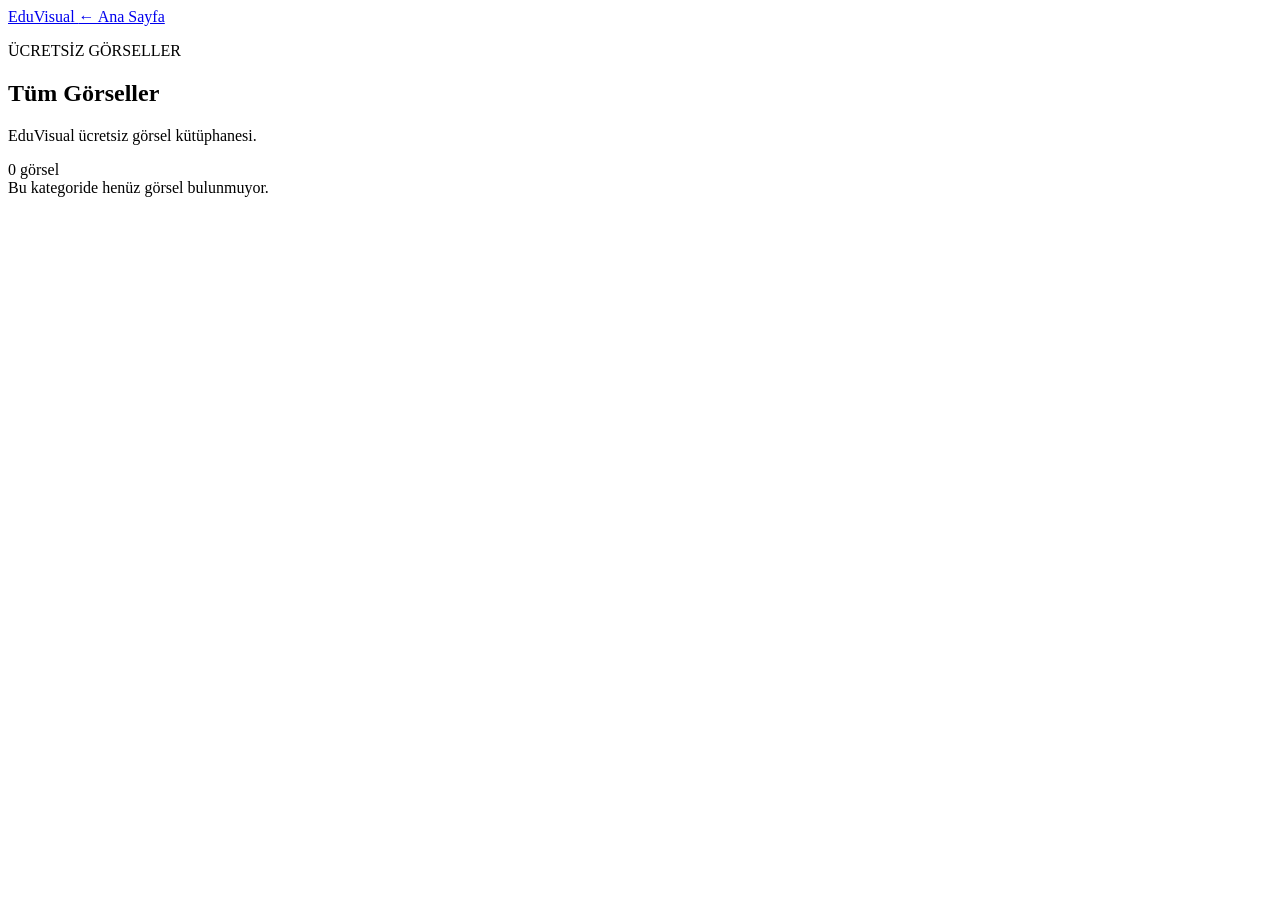
==== kategori.html @ 4c6c03b1 "Create kategori.html" ====
<!DOCTYPE html>
<html lang="tr">
<head>
  <meta charset="UTF-8">
  <meta name="viewport" content="width=device-width, initial-scale=1.0">

  <title>EduVisual - Kategori</title>

  <link rel="stylesheet" href="styles.css">
</head>

<body>

  <header class="site-header">
    <div class="container">

      <a href="index.html" class="logo">
        EduVisual
      </a>

      <a href="index.html" class="back-link">
        ← Ana Sayfa
      </a>

    </div>
  </header>

  <main class="container">

    <section class="category-header">

      <p class="eyebrow">
        ÜCRETSİZ GÖRSELLER
      </p>

      <h1 id="categoryTitle">
        Kategori
      </h1>

      <p id="categoryDescription">
        Görseller yükleniyor...
      </p>

      <div class="category-count" id="count">
        0 görsel
      </div>

    </section>

    <section>

      <div
        id="grid"
        class="grid"
      ></div>

      <div
        id="empty"
        style="display:none;"
      >
        Bu kategoride henüz görsel bulunmuyor.
      </div>

    </section>

  </main>

  <script>

    const params = new URLSearchParams(
      window.location.search
    );

    const category =
      params.get("cat") || "";

    const title =
      document.querySelector("#categoryTitle");

    const description =
      document.querySelector("#categoryDescription");

    const grid =
      document.querySelector("#grid");

    const count =
      document.querySelector("#count");

    const empty =
      document.querySelector("#empty");


    title.textContent =
      category || "Tüm Görseller";


    description.textContent =
      category
        ? category + " kategorisindeki ücretsiz eğitim görselleri."
        : "EduVisual ücretsiz görsel kütüphanesi.";


    function createCard(item) {

      return `
        <article
          class="card"
          data-id="${item.id}"
        >

          <div class="thumb">

            <img
              src="assets/previews/${item.file}"
              alt="${item.title || ""}"
              loading="lazy"
            >

          </div>

          <div class="info">

            <span class="pill">
              ${item.category || ""}
            </span>

            <h3>
              ${item.title || ""}
            </h3>

            <p>
              ${item.grade || ""} • ${item.type || ""}
            </p>

          </div>

        </article>
      `;

    }


    fetch("data.json")

      .then(response => {

        if (!response.ok) {
          throw new Error(
            "data.json yüklenemedi."
          );
        }

        return response.json();

      })

      .then(items => {

        const filtered =
          items.filter(item =>
            String(item.category || "")
              .toLocaleLowerCase("tr-TR")
            ===
            category
              .toLocaleLowerCase("tr-TR")
          );


        grid.innerHTML =
          filtered.map(createCard).join("");


        count.textContent =
          filtered.length + " görsel";


        if (filtered.length === 0) {
          empty.style.display = "block";
        }


        grid.addEventListener(
          "click",
          event => {

            const card =
              event.target.closest(".card");

            if (!card) return;

            const id =
              card.dataset.id;

            window.location.href =
              "gorsel-" + id + ".html";

          }
        );

      })

      .catch(error => {

        console.error(error);

        grid.innerHTML =
          "<p>Görseller yüklenemedi.</p>";

      });

  </script>

</body>
</html>
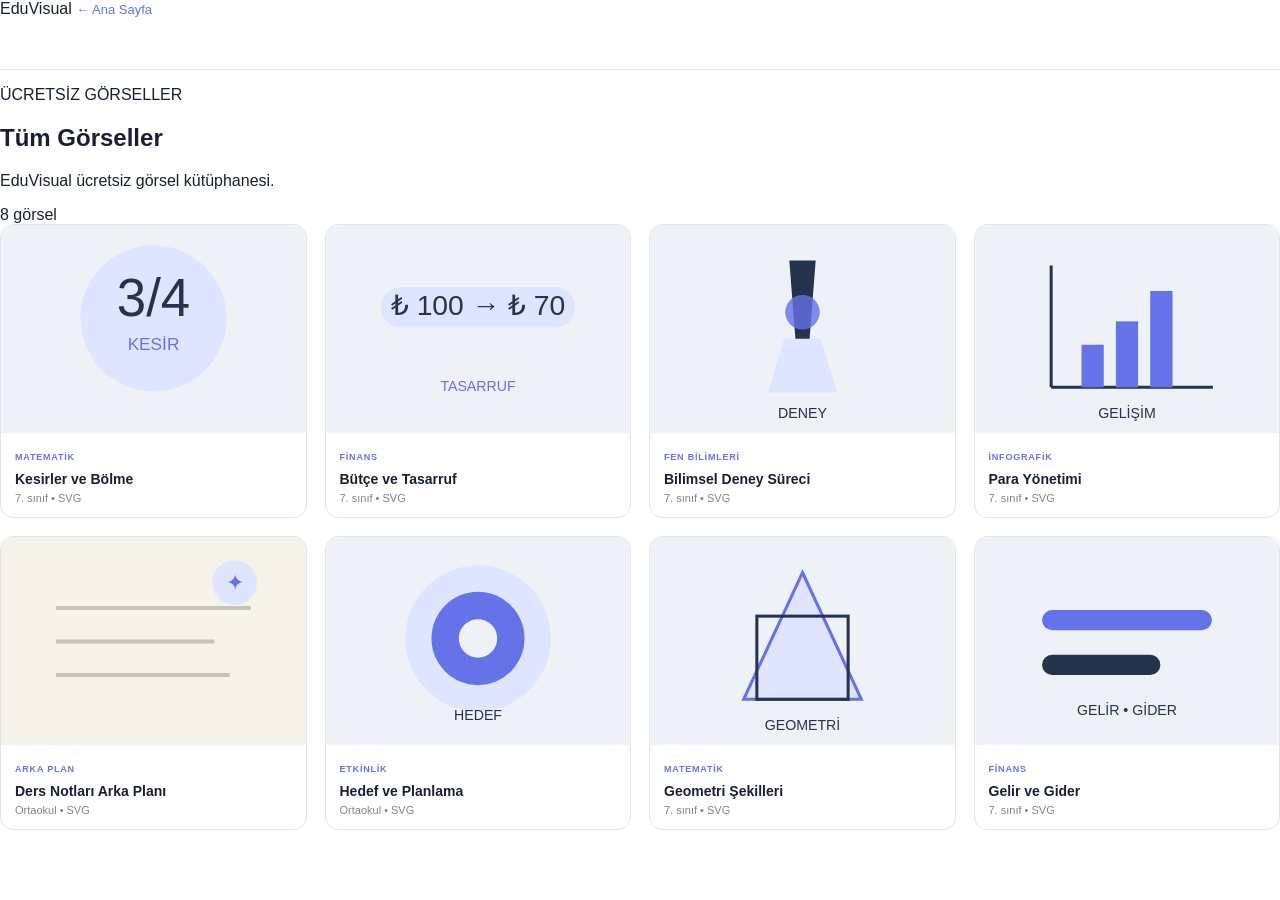
==== commit 90556c51: "Update kategori.html" ====
--- a/kategori.html
+++ b/kategori.html
@@ -6,7 +6,7 @@
 
   <title>EduVisual - Kategori</title>
 
-  <link rel="stylesheet" href="styles.css">
+  <link rel="stylesheet" href="style.css">
 </head>
 
 <body>
@@ -157,13 +157,15 @@
       .then(items => {
 
         const filtered =
-          items.filter(item =>
-            String(item.category || "")
-              .toLocaleLowerCase("tr-TR")
-            ===
-            category
-              .toLocaleLowerCase("tr-TR")
-          );
+          category
+            ? items.filter(item =>
+                String(item.category || "")
+                  .toLocaleLowerCase("tr-TR")
+                ===
+                category
+                  .toLocaleLowerCase("tr-TR")
+              )
+            : items;
 
 
         grid.innerHTML =
--- a/style.css
+++ b/style.css
@@ -0,0 +1,572 @@
+* {
+  box-sizing: border-box;
+}
+
+body {
+  margin: 0;
+  font-family: Arial, Helvetica, sans-serif;
+  color: #172033;
+  background: #fff;
+}
+
+a {
+  text-decoration: none;
+  color: inherit;
+}
+
+.wrap {
+  width: min(1160px, calc(100% - 40px));
+  margin: auto;
+}
+
+/* =========================================================
+   HEADER
+   ========================================================= */
+
+header {
+  height: 70px;
+  border-bottom: 1px solid #e7eaf0;
+  background: #fff;
+  position: sticky;
+  top: 0;
+  z-index: 5;
+}
+
+.nav {
+  height: 100%;
+  display: flex;
+  align-items: center;
+  gap: 34px;
+}
+
+.brand {
+  font-size: 20px;
+  font-weight: 800;
+}
+
+.brand b {
+  display: inline-grid;
+  place-items: center;
+  background: #172033;
+  color: #fff;
+  border-radius: 9px;
+  width: 35px;
+  height: 35px;
+  margin-right: 8px;
+  font-size: 11px;
+}
+
+.nav nav {
+  display: flex;
+  gap: 25px;
+  color: #687385;
+  font-size: 14px;
+}
+
+.mini {
+  margin-left: auto;
+  color: #7a8494;
+  font-size: 10px;
+  letter-spacing: 1.3px;
+  font-weight: bold;
+}
+
+/* =========================================================
+   HERO
+   ========================================================= */
+
+.hero {
+  padding: 86px 0 72px;
+  background: linear-gradient(135deg, #f5f7fb, #eef1f8);
+  text-align: center;
+}
+
+.hero small,
+.section small,
+.fas small {
+  font-size: 10px;
+  letter-spacing: 1.8px;
+  font-weight: 800;
+  color: #687385;
+}
+
+.hero h1 {
+  font-size: 54px;
+  line-height: 1.03;
+  letter-spacing: -2.5px;
+  margin: 16px 0;
+}
+
+.hero em,
+.fas em {
+  color: #6572e8;
+  font-style: normal;
+}
+
+.hero p {
+  font-size: 18px;
+  color: #687385;
+  margin: 0 auto 28px;
+  max-width: 650px;
+}
+
+/* =========================================================
+   SEARCH
+   ========================================================= */
+
+.search {
+  height: 60px;
+  max-width: 820px;
+  margin: auto;
+  background: #fff;
+  border: 1px solid #dce2eb;
+  border-radius: 14px;
+  display: flex;
+  align-items: center;
+  padding: 6px;
+  box-shadow: 0 10px 30px #17203312;
+}
+
+.search span {
+  font-size: 27px;
+  color: #8b95a6;
+  padding: 0 14px;
+}
+
+.search input {
+  border: 0;
+  outline: 0;
+  flex: 1;
+  font-size: 15px;
+}
+
+.search button,
+.fas button {
+  border: 0;
+  background: #172033;
+  color: #fff;
+  border-radius: 10px;
+  height: 48px;
+  padding: 0 25px;
+  font-weight: bold;
+  cursor: pointer;
+}
+
+/* =========================================================
+   CHIPS
+   ========================================================= */
+
+#chips {
+  display: flex;
+  gap: 8px;
+  justify-content: center;
+  margin-top: 14px;
+  flex-wrap: wrap;
+}
+
+#chips button {
+  background: #fff;
+  border: 1px solid #d8dee8;
+  border-radius: 30px;
+  padding: 8px 13px;
+  color: #606b7c;
+  cursor: pointer;
+}
+
+/* =========================================================
+   SECTIONS
+   ========================================================= */
+
+.section {
+  padding: 65px 0;
+}
+
+.gray {
+  background: #f8f9fb;
+}
+
+.heading {
+  display: flex;
+  justify-content: space-between;
+  align-items: end;
+  margin-bottom: 25px;
+}
+
+.heading h2 {
+  margin: 7px 0 0;
+  font-size: 29px;
+  letter-spacing: -.7px;
+}
+
+.heading span {
+  font-size: 12px;
+  color: #7b8494;
+}
+
+/* =========================================================
+   CATEGORIES
+   ========================================================= */
+
+.cats {
+  display: grid;
+  grid-template-columns: repeat(3, 1fr);
+  gap: 14px;
+}
+
+.cat {
+  border: 1px solid #e3e7ee;
+  background: #fff;
+  border-radius: 14px;
+  padding: 20px;
+  text-align: left;
+  cursor: pointer;
+  transition:
+    border-color .18s ease,
+    box-shadow .18s ease,
+    transform .18s ease;
+}
+
+.cat:hover {
+  transform: translateY(-2px);
+}
+
+.cat b {
+  display: grid;
+  place-items: center;
+  width: 42px;
+  height: 42px;
+  border-radius: 10px;
+  background: #eff1ff;
+  color: #6572e8;
+  margin-bottom: 15px;
+}
+
+.cat strong {
+  display: block;
+  font-size: 16px;
+  margin-bottom: 5px;
+}
+
+.cat span {
+  font-size: 12px;
+  color: #7b8494;
+}
+
+.cat.active {
+  border-color: #6572e8;
+  box-shadow: 0 0 0 2px #6572e822;
+  background: #fafaff;
+}
+
+/* =========================================================
+   VISUAL GRID
+   ========================================================= */
+
+.grid {
+  display: grid;
+  grid-template-columns: repeat(4, 1fr);
+  gap: 18px;
+}
+
+/* Kartın kendisi */
+.card {
+  background: #fff;
+  border: 1px solid #e1e5ec;
+  border-radius: 13px;
+  overflow: hidden;
+  cursor: pointer;
+  transition:
+    transform .18s ease,
+    box-shadow .18s ease;
+}
+
+.card:hover {
+  transform: translateY(-3px);
+  box-shadow: 0 8px 24px #17203318;
+}
+
+/*
+   ÖNEMLİ:
+   Ana sayfadaki küçük önizlemeler burada kontrol ediliyor.
+   Görsel kendi oranını koruyor.
+*/
+
+.thumb {
+  width: 100%;
+  height: auto;
+  min-height: 150px;
+  max-height: 360px;
+  background: #f4f6f9;
+  display: flex;
+  align-items: center;
+  justify-content: center;
+  overflow: hidden;
+}
+
+.thumb img,
+.thumb svg {
+  display: block;
+  width: 100%;
+  height: auto;
+  max-width: 100%;
+  max-height: 360px;
+  object-fit: contain;
+}
+
+/* =========================================================
+   CARD INFO
+   ========================================================= */
+
+.info {
+  padding: 13px 14px;
+}
+
+.pill {
+  font-size: 9px;
+  letter-spacing: .8px;
+  color: #6572e8;
+  font-weight: bold;
+  text-transform: uppercase;
+}
+
+.info h3 {
+  font-size: 14px;
+  margin: 7px 0 5px;
+}
+
+.info p {
+  font-size: 11px;
+  color: #7b8494;
+  margin: 0;
+}
+
+/* =========================================================
+   EMPTY
+   ========================================================= */
+
+.empty {
+  display: none;
+  text-align: center;
+  padding: 60px;
+  color: #7b8494;
+}
+
+/* =========================================================
+   FAS
+   ========================================================= */
+
+.fas {
+  padding: 75px 0;
+  background: #151b2b;
+  color: #fff;
+}
+
+.fas h2 {
+  font-size: 40px;
+  line-height: 1.08;
+  margin: 9px 0 15px;
+}
+
+.fas p {
+  color: #aab2c2;
+  max-width: 650px;
+  line-height: 1.6;
+}
+
+.fas button {
+  margin-top: 10px;
+  background: #fff;
+  color: #172033;
+}
+
+/* =========================================================
+   DETAIL PAGE
+   ========================================================= */
+
+.detail-page {
+  max-width: 900px;
+}
+
+.back-link {
+  color: #6572e8;
+  font-size: 13px;
+}
+
+.detail-image-box {
+  margin-top: 25px;
+  width: 100%;
+  background: #f4f6f9;
+  border-radius: 18px;
+  overflow: hidden;
+  display: flex;
+  justify-content: center;
+  align-items: center;
+  padding: 20px;
+}
+
+/*
+   DETAY SAYFASINDAKİ ANA GÖRSEL
+
+   width artık ekranı zorla doldurmuyor.
+   Görsel kendi oranını koruyor.
+*/
+
+.detail-image {
+  display: block;
+  width: auto;
+  height: auto;
+  max-width: 100%;
+  max-height: 70vh;
+  object-fit: contain;
+}
+
+/* =========================================================
+   DETAIL INFO
+   ========================================================= */
+
+.detail-info {
+  padding-top: 28px;
+}
+
+.detail-category {
+  color: #6572e8;
+  font-weight: bold;
+  letter-spacing: 1px;
+}
+
+.detail-info h1 {
+  font-size: 38px;
+  margin: 9px 0;
+}
+
+.detail-description {
+  color: #687385;
+  line-height: 1.6;
+}
+
+.detail-meta {
+  font-size: 13px;
+  color: #7b8494;
+}
+
+.download-button {
+  display: inline-flex;
+  align-items: center;
+  justify-content: center;
+  background: #172033;
+  color: #fff;
+  width: 190px;
+  height: 52px;
+  border-radius: 10px;
+  font-weight: bold;
+}
+
+/* =========================================================
+   FOOTER
+   ========================================================= */
+
+footer {
+  padding: 25px 0;
+  color: #7b8494;
+  font-size: 12px;
+}
+
+footer .wrap {
+  display: flex;
+  gap: 25px;
+}
+
+footer b {
+  color: #172033;
+}
+
+/* =========================================================
+   FILTER
+   ========================================================= */
+
+.clear-filter {
+  display: none;
+  border: 1px solid #d8dee8;
+  background: #fff;
+  border-radius: 9px;
+  padding: 8px 12px;
+  color: #5f6979;
+  cursor: pointer;
+  font-size: 12px;
+}
+
+.clear-filter.show {
+  display: inline-block;
+}
+
+/* =========================================================
+   TABLET
+   ========================================================= */
+
+@media (max-width: 850px) {
+
+  .grid {
+    grid-template-columns: repeat(2, 1fr);
+  }
+
+  .cats {
+    grid-template-columns: repeat(2, 1fr);
+  }
+
+  .nav nav {
+    display: none;
+  }
+
+  .hero h1 {
+    font-size: 42px;
+  }
+
+  .detail-page {
+    max-width: 100%;
+  }
+
+  .detail-image {
+    max-height: 65vh;
+  }
+}
+
+/* =========================================================
+   MOBILE
+   ========================================================= */
+
+@media (max-width: 520px) {
+
+  .grid,
+  .cats {
+    grid-template-columns: 1fr;
+  }
+
+  .wrap {
+    width: calc(100% - 24px);
+  }
+
+  .hero h1 {
+    font-size: 36px;
+  }
+
+  .search {
+    height: auto;
+  }
+
+  .search button {
+    padding: 0 16px;
+  }
+
+  .detail-image-box {
+    padding: 12px;
+  }
+
+  .detail-image {
+    max-width: 100%;
+    max-height: 55vh;
+  }
+
+  .detail-info h1 {
+    font-size: 30px;
+  }
+}
